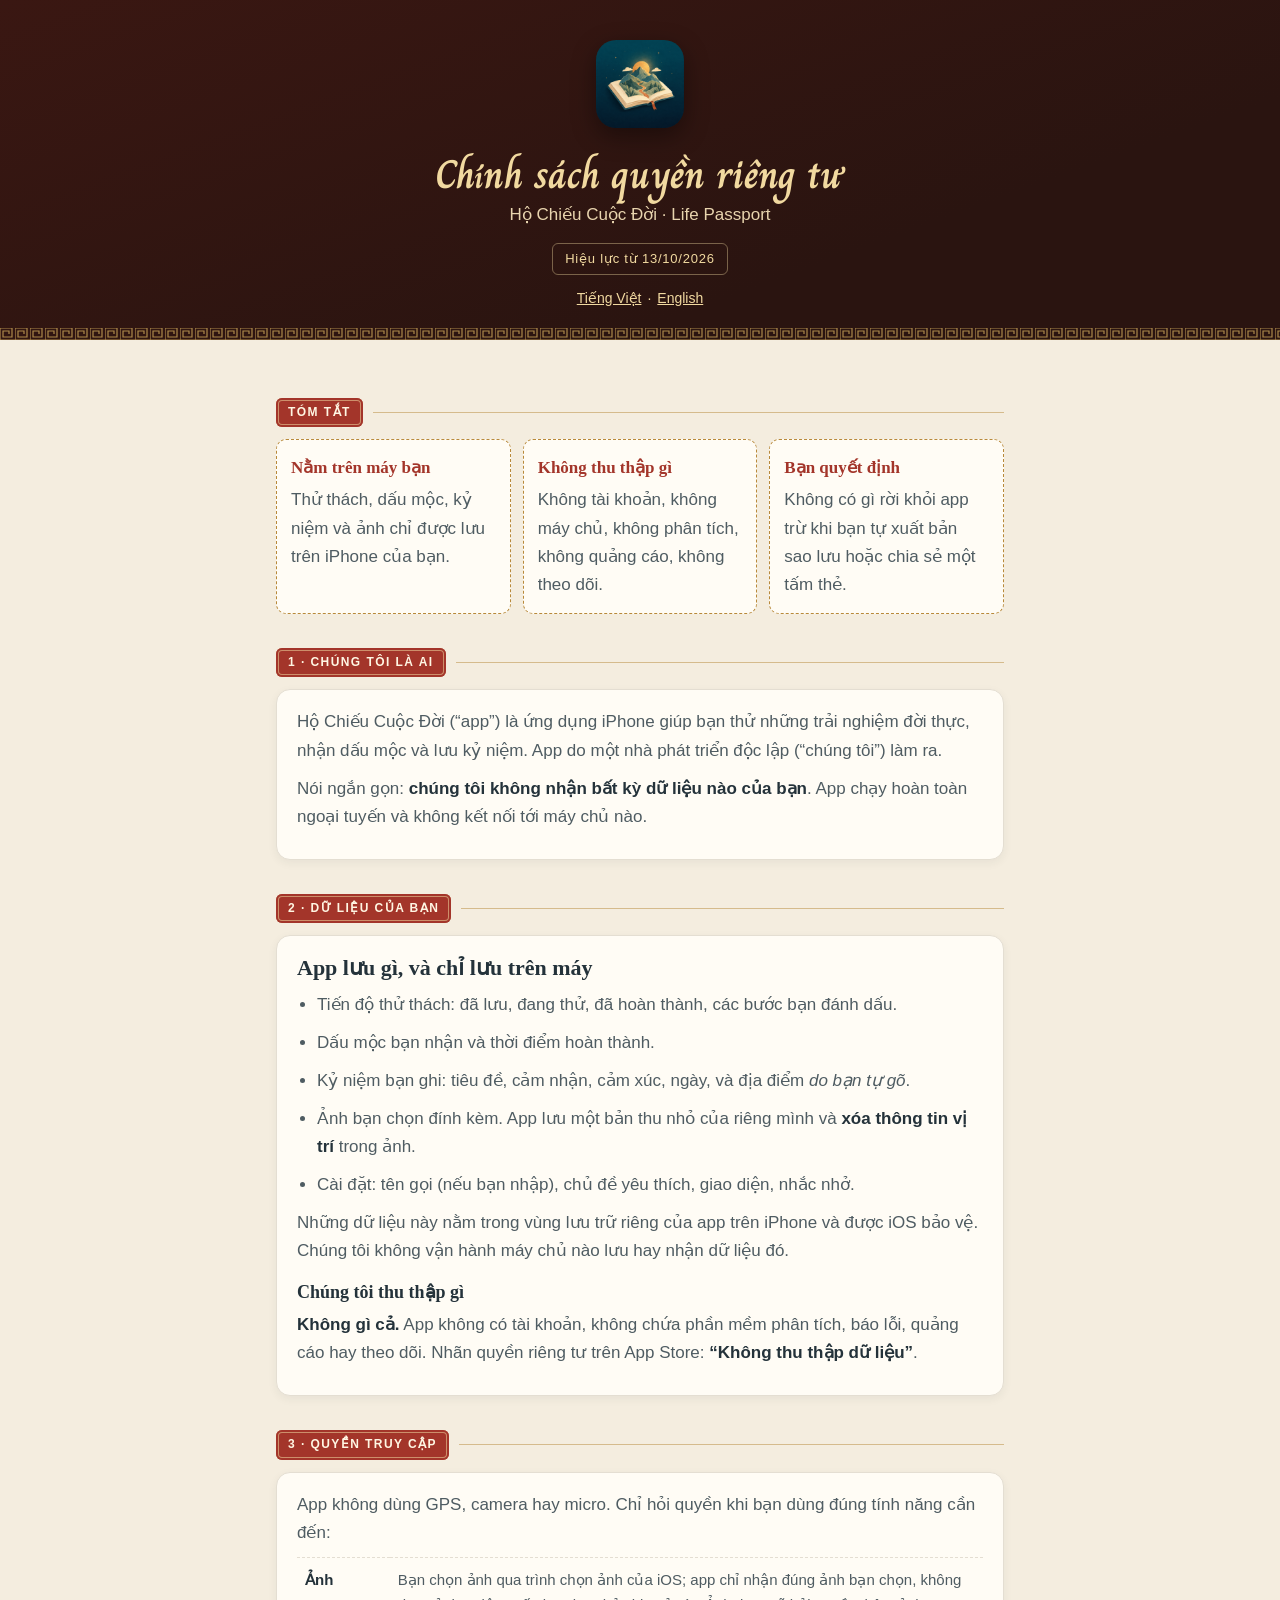
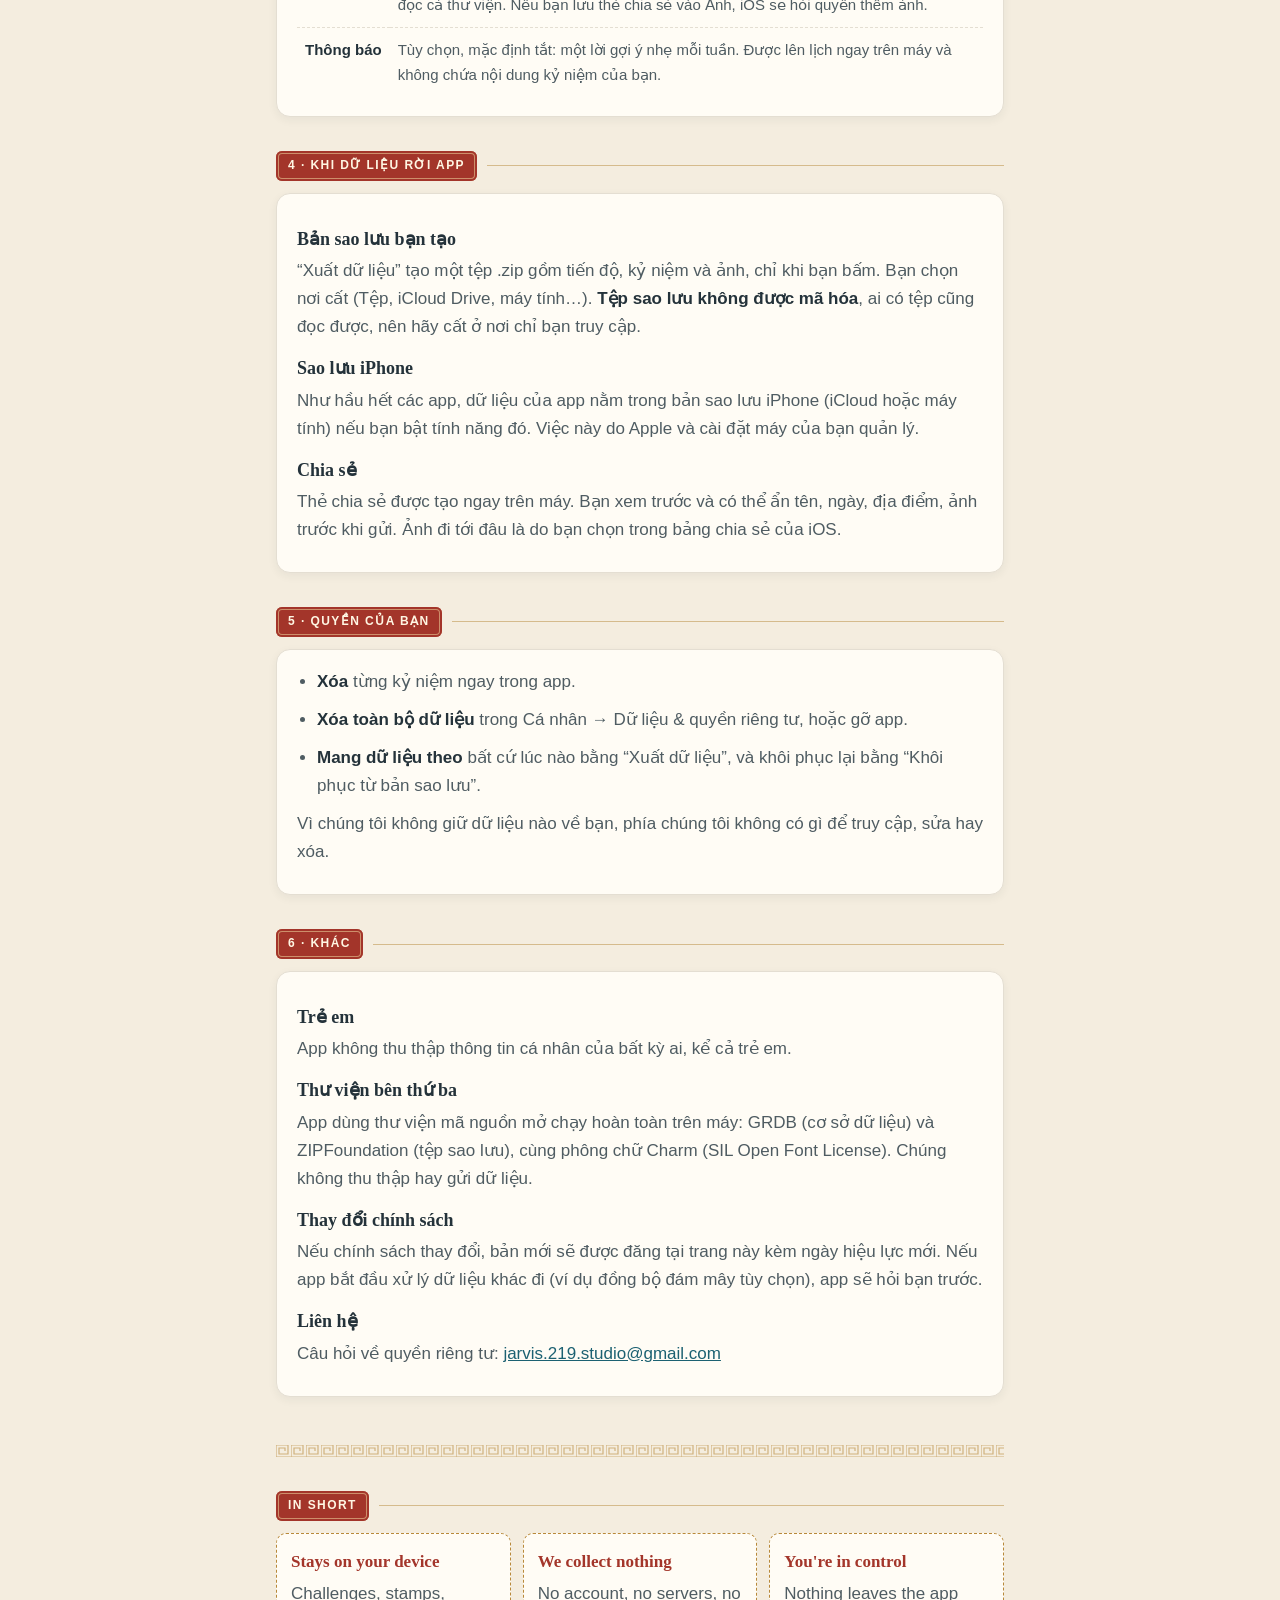
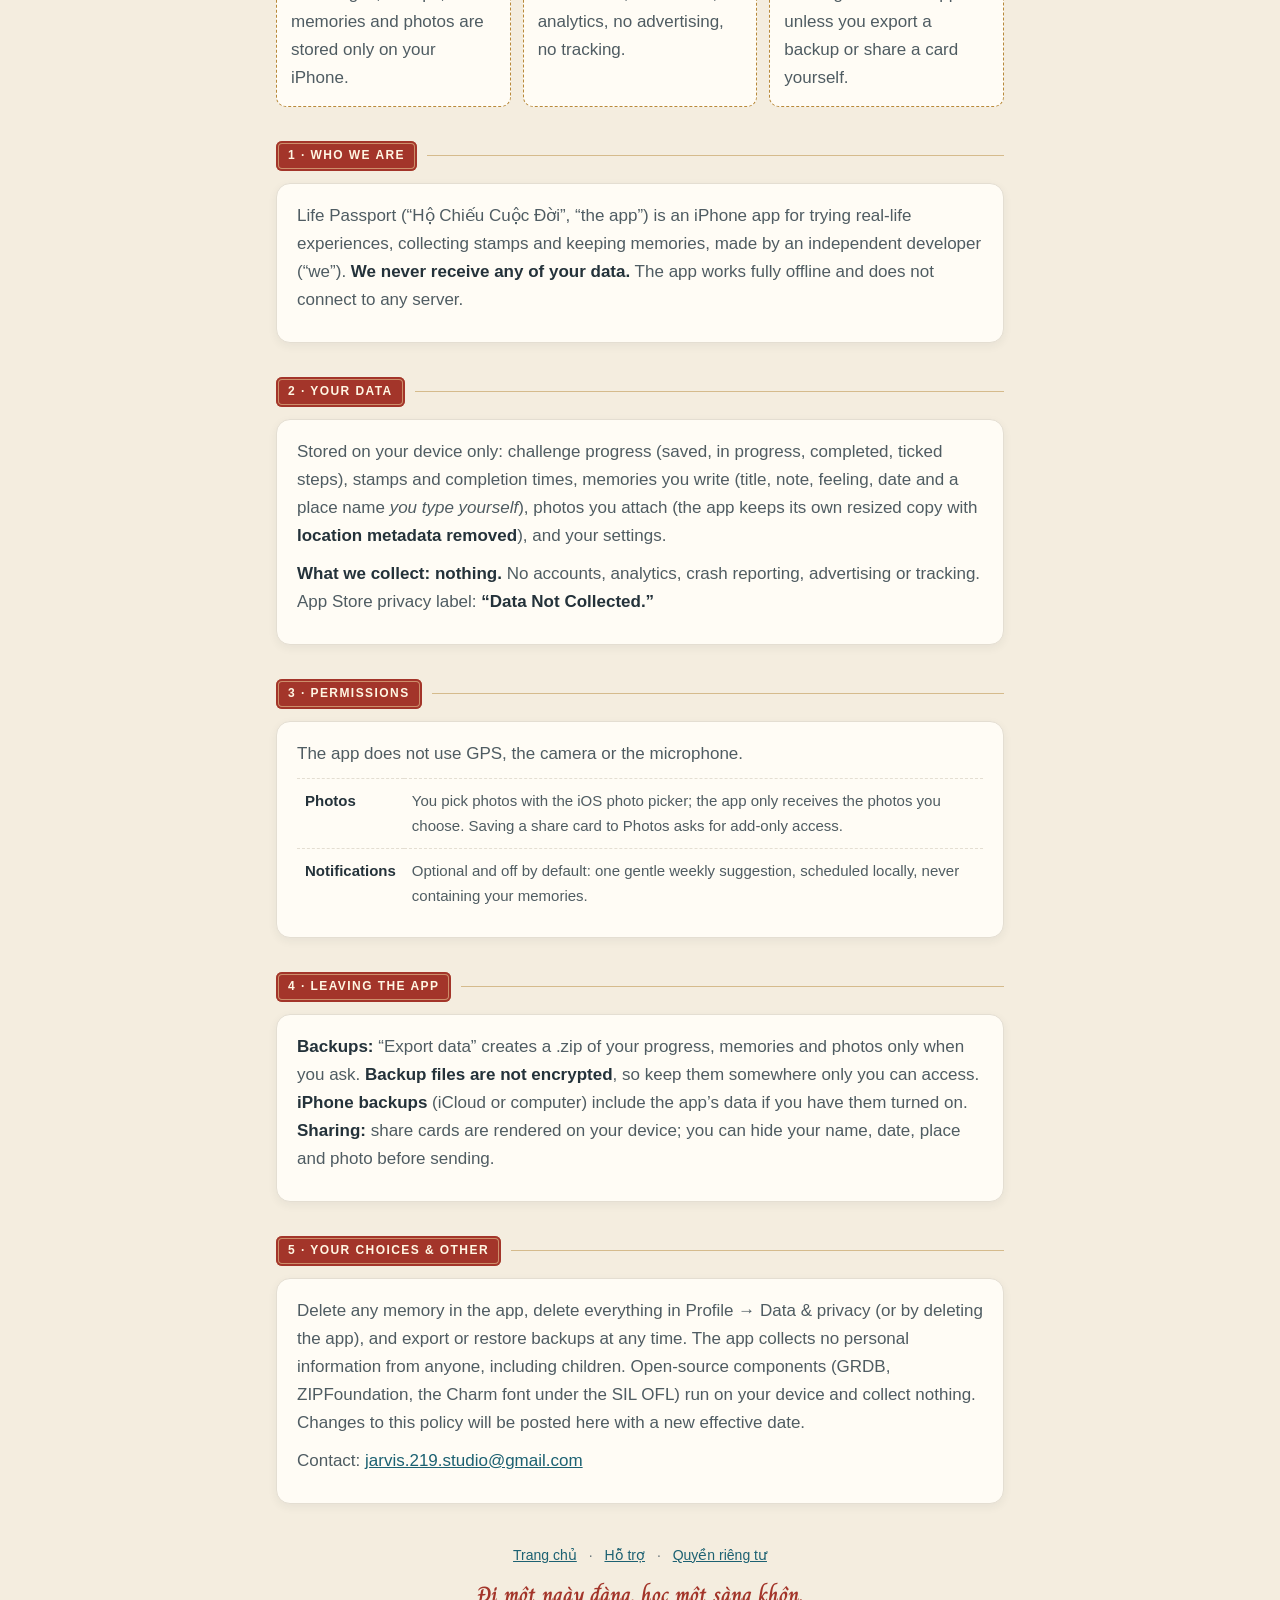
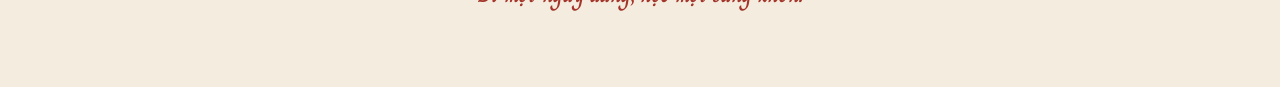
==== privacy/index.html @ 9b8b3be5 "Add landing, privacy policy and support pages" ====
<!doctype html>
<html lang="vi">
<head>
<meta charset="utf-8">
<meta name="viewport" content="width=device-width, initial-scale=1">
<title>Chính sách quyền riêng tư — Hộ Chiếu Cuộc Đời</title>
<meta name="description" content="Hộ Chiếu Cuộc Đời không thu thập dữ liệu. Mọi thử thách, dấu mộc, kỷ niệm và ảnh chỉ nằm trên iPhone của bạn.">
<link rel="icon" href="../icon.png">
<link rel="stylesheet" href="../style.css">
</head>
<body>
<header class="hero">
  <img src="../icon.png" alt="">
  <h1>Chính sách quyền riêng tư</h1>
  <p>Hộ Chiếu Cuộc Đời · Life Passport</p>
  <div class="date">Hiệu lực từ 13/10/2026</div>
  <div class="lang"><a href="#vi">Tiếng Việt</a>·<a href="#en">English</a></div>
</header>

<main class="wrap">
  <section id="vi" lang="vi">
  <div class="sign"><span>Tóm tắt</span></div>
  <div class="summary">
    <div class="seal"><b>Nằm trên máy bạn</b>Thử thách, dấu mộc, kỷ niệm và ảnh chỉ được lưu trên iPhone của bạn.</div>
    <div class="seal"><b>Không thu thập gì</b>Không tài khoản, không máy chủ, không phân tích, không quảng cáo, không theo dõi.</div>
    <div class="seal"><b>Bạn quyết định</b>Không có gì rời khỏi app trừ khi bạn tự xuất bản sao lưu hoặc chia sẻ một tấm thẻ.</div>
  </div>

  <div class="sign"><span>1 · Chúng tôi là ai</span></div>
  <div class="card">
    <p>Hộ Chiếu Cuộc Đời (“app”) là ứng dụng iPhone giúp bạn thử những trải nghiệm đời thực, nhận dấu mộc và lưu kỷ niệm. App do một nhà phát triển độc lập (“chúng tôi”) làm ra.</p>
    <p>Nói ngắn gọn: <strong>chúng tôi không nhận bất kỳ dữ liệu nào của bạn</strong>. App chạy hoàn toàn ngoại tuyến và không kết nối tới máy chủ nào.</p>
  </div>

  <div class="sign"><span>2 · Dữ liệu của bạn</span></div>
  <div class="card">
    <h2>App lưu gì, và chỉ lưu trên máy</h2>
    <ul>
      <li>Tiến độ thử thách: đã lưu, đang thử, đã hoàn thành, các bước bạn đánh dấu.</li>
      <li>Dấu mộc bạn nhận và thời điểm hoàn thành.</li>
      <li>Kỷ niệm bạn ghi: tiêu đề, cảm nhận, cảm xúc, ngày, và địa điểm <em>do bạn tự gõ</em>.</li>
      <li>Ảnh bạn chọn đính kèm. App lưu một bản thu nhỏ của riêng mình và <strong>xóa thông tin vị trí</strong> trong ảnh.</li>
      <li>Cài đặt: tên gọi (nếu bạn nhập), chủ đề yêu thích, giao diện, nhắc nhở.</li>
    </ul>
    <p>Những dữ liệu này nằm trong vùng lưu trữ riêng của app trên iPhone và được iOS bảo vệ. Chúng tôi không vận hành máy chủ nào lưu hay nhận dữ liệu đó.</p>
    <h3>Chúng tôi thu thập gì</h3>
    <p><strong>Không gì cả.</strong> App không có tài khoản, không chứa phần mềm phân tích, báo lỗi, quảng cáo hay theo dõi. Nhãn quyền riêng tư trên App Store: <strong>“Không thu thập dữ liệu”</strong>.</p>
  </div>

  <div class="sign"><span>3 · Quyền truy cập</span></div>
  <div class="card">
    <p>App không dùng GPS, camera hay micro. Chỉ hỏi quyền khi bạn dùng đúng tính năng cần đến:</p>
    <table>
      <tr><th>Ảnh</th><td>Bạn chọn ảnh qua trình chọn ảnh của iOS; app chỉ nhận đúng ảnh bạn chọn, không đọc cả thư viện. Nếu bạn lưu thẻ chia sẻ vào Ảnh, iOS sẽ hỏi quyền thêm ảnh.</td></tr>
      <tr><th>Thông báo</th><td>Tùy chọn, mặc định tắt: một lời gợi ý nhẹ mỗi tuần. Được lên lịch ngay trên máy và không chứa nội dung kỷ niệm của bạn.</td></tr>
    </table>
  </div>

  <div class="sign"><span>4 · Khi dữ liệu rời app</span></div>
  <div class="card">
    <h3>Bản sao lưu bạn tạo</h3>
    <p>“Xuất dữ liệu” tạo một tệp .zip gồm tiến độ, kỷ niệm và ảnh, chỉ khi bạn bấm. Bạn chọn nơi cất (Tệp, iCloud Drive, máy tính…). <strong>Tệp sao lưu không được mã hóa</strong>, ai có tệp cũng đọc được, nên hãy cất ở nơi chỉ bạn truy cập.</p>
    <h3>Sao lưu iPhone</h3>
    <p>Như hầu hết các app, dữ liệu của app nằm trong bản sao lưu iPhone (iCloud hoặc máy tính) nếu bạn bật tính năng đó. Việc này do Apple và cài đặt máy của bạn quản lý.</p>
    <h3>Chia sẻ</h3>
    <p>Thẻ chia sẻ được tạo ngay trên máy. Bạn xem trước và có thể ẩn tên, ngày, địa điểm, ảnh trước khi gửi. Ảnh đi tới đâu là do bạn chọn trong bảng chia sẻ của iOS.</p>
  </div>

  <div class="sign"><span>5 · Quyền của bạn</span></div>
  <div class="card">
    <ul>
      <li><strong>Xóa</strong> từng kỷ niệm ngay trong app.</li>
      <li><strong>Xóa toàn bộ dữ liệu</strong> trong Cá nhân → Dữ liệu &amp; quyền riêng tư, hoặc gỡ app.</li>
      <li><strong>Mang dữ liệu theo</strong> bất cứ lúc nào bằng “Xuất dữ liệu”, và khôi phục lại bằng “Khôi phục từ bản sao lưu”.</li>
    </ul>
    <p>Vì chúng tôi không giữ dữ liệu nào về bạn, phía chúng tôi không có gì để truy cập, sửa hay xóa.</p>
  </div>

  <div class="sign"><span>6 · Khác</span></div>
  <div class="card">
    <h3>Trẻ em</h3>
    <p>App không thu thập thông tin cá nhân của bất kỳ ai, kể cả trẻ em.</p>
    <h3>Thư viện bên thứ ba</h3>
    <p>App dùng thư viện mã nguồn mở chạy hoàn toàn trên máy: GRDB (cơ sở dữ liệu) và ZIPFoundation (tệp sao lưu), cùng phông chữ Charm (SIL Open Font License). Chúng không thu thập hay gửi dữ liệu.</p>
    <h3>Thay đổi chính sách</h3>
    <p>Nếu chính sách thay đổi, bản mới sẽ được đăng tại trang này kèm ngày hiệu lực mới. Nếu app bắt đầu xử lý dữ liệu khác đi (ví dụ đồng bộ đám mây tùy chọn), app sẽ hỏi bạn trước.</p>
    <h3>Liên hệ</h3>
    <p>Câu hỏi về quyền riêng tư: <a href="mailto:jarvis.219.studio@gmail.com">jarvis.219.studio@gmail.com</a></p>
  </div>
  </section>

  <hr class="lang-split">

  <section id="en" lang="en">
  <div class="sign"><span>In short</span></div>
  <div class="summary">
    <div class="seal"><b>Stays on your device</b>Challenges, stamps, memories and photos are stored only on your iPhone.</div>
    <div class="seal"><b>We collect nothing</b>No account, no servers, no analytics, no advertising, no tracking.</div>
    <div class="seal"><b>You're in control</b>Nothing leaves the app unless you export a backup or share a card yourself.</div>
  </div>

  <div class="sign"><span>1 · Who we are</span></div>
  <div class="card">
    <p>Life Passport (“Hộ Chiếu Cuộc Đời”, “the app”) is an iPhone app for trying real-life experiences, collecting stamps and keeping memories, made by an independent developer (“we”). <strong>We never receive any of your data.</strong> The app works fully offline and does not connect to any server.</p>
  </div>

  <div class="sign"><span>2 · Your data</span></div>
  <div class="card">
    <p>Stored on your device only: challenge progress (saved, in progress, completed, ticked steps), stamps and completion times, memories you write (title, note, feeling, date and a place name <em>you type yourself</em>), photos you attach (the app keeps its own resized copy with <strong>location metadata removed</strong>), and your settings.</p>
    <p><strong>What we collect: nothing.</strong> No accounts, analytics, crash reporting, advertising or tracking. App Store privacy label: <strong>“Data Not Collected.”</strong></p>
  </div>

  <div class="sign"><span>3 · Permissions</span></div>
  <div class="card">
    <p>The app does not use GPS, the camera or the microphone.</p>
    <table>
      <tr><th>Photos</th><td>You pick photos with the iOS photo picker; the app only receives the photos you choose. Saving a share card to Photos asks for add-only access.</td></tr>
      <tr><th>Notifications</th><td>Optional and off by default: one gentle weekly suggestion, scheduled locally, never containing your memories.</td></tr>
    </table>
  </div>

  <div class="sign"><span>4 · Leaving the app</span></div>
  <div class="card">
    <p><strong>Backups:</strong> “Export data” creates a .zip of your progress, memories and photos only when you ask. <strong>Backup files are not encrypted</strong>, so keep them somewhere only you can access. <strong>iPhone backups</strong> (iCloud or computer) include the app’s data if you have them turned on. <strong>Sharing:</strong> share cards are rendered on your device; you can hide your name, date, place and photo before sending.</p>
  </div>

  <div class="sign"><span>5 · Your choices &amp; other</span></div>
  <div class="card">
    <p>Delete any memory in the app, delete everything in Profile → Data &amp; privacy (or by deleting the app), and export or restore backups at any time. The app collects no personal information from anyone, including children. Open-source components (GRDB, ZIPFoundation, the Charm font under the SIL OFL) run on your device and collect nothing. Changes to this policy will be posted here with a new effective date.</p>
    <p>Contact: <a href="mailto:jarvis.219.studio@gmail.com">jarvis.219.studio@gmail.com</a></p>
  </div>
  </section>

  <footer>
    <p><a href="../">Trang chủ</a> · <a href="../support/">Hỗ trợ</a> · <a href="./">Quyền riêng tư</a></p>
    <p class="quote">Đi một ngày đàng, học một sàng khôn.</p>
  </footer>
</main>
</body>
</html>
---- style.css ----
@font-face {
  font-family: "Charm"; font-weight: 700; font-display: swap;
  src: url("Charm-Bold.ttf") format("truetype");
}
:root {
  --bg: #F4EDDF; --paper: #FFFCF5; --edge: #E4DED2; --rule: #B8893A;
  --ink: #24323A; --ink-2: #4F5C62; --muted: #68757A;
  --son: #A3352A; --lam: #1C6172; --gold: #E2B962; --lacquer: #2A1410;
}
@media (prefers-color-scheme: dark) {
  :root:not([data-theme="light"]) {
    --bg: #141B1F; --paper: #1D262B; --edge: #2F3A40; --rule: #E2B962;
    --ink: #F3EEE4; --ink-2: #C5CCCE; --muted: #99A4A8; --son: #E07A68; --lam: #6FB3C2;
  }
}
* { box-sizing: border-box; }
html { -webkit-text-size-adjust: 100%; }
body {
  margin: 0; background: var(--bg); color: var(--ink-2);
  font: 17px/1.65 -apple-system, BlinkMacSystemFont, "Segoe UI", Roboto, sans-serif;
}
.wrap { max-width: 760px; margin: 0 auto; padding: 24px 16px 64px; }

/* Black-red lacquer hero with a gold hồi văn band. */
header.hero {
  background: linear-gradient(160deg, #3A1712, var(--lacquer) 70%);
  color: #F1D9A0; padding: 40px 16px 30px; text-align: center; position: relative;
}
header.hero::after {
  content: ""; position: absolute; left: 0; right: 0; bottom: 0; height: 12px;
  background: url("data:image/svg+xml,%3Csvg xmlns='http://www.w3.org/2000/svg' width='15' height='12' viewBox='0 0 15 12'%3E%3Cpath d='M0 12V0h12v9H3V3h6v3M0 12h15' fill='none' stroke='%23E2B962' stroke-width='1.2'/%3E%3C/svg%3E") repeat-x;
  opacity: .7;
}
header.hero img { width: 88px; height: 88px; border-radius: 20px; box-shadow: 0 8px 24px rgba(0,0,0,.4); }
header.hero h1 { font-family: "Charm", "New York", Georgia, serif; font-size: 40px; line-height: 1.15; margin: 14px 0 4px; color: #F1D9A0; }
header.hero p { margin: 0; color: #E8D4AE; }
.date {
  display: inline-block; margin-top: 14px; padding: 4px 12px; border: 1px solid rgba(241,217,160,.4);
  border-radius: 6px; font-size: 13px; letter-spacing: .06em; color: #F1D9A0;
}
.lang { margin-top: 12px; font-size: 14px; }
.lang a { color: #F1D9A0; margin: 0 6px; }

.sign { display: flex; align-items: center; gap: 10px; margin: 34px 0 12px; }
.sign span {
  background: var(--son); color: #FFF6E3; border-radius: 6px; padding: 5px 12px;
  font-size: 12px; font-weight: 700; letter-spacing: .12em; text-transform: uppercase;
  box-shadow: inset 0 0 0 2px var(--son), inset 0 0 0 3px rgba(241,217,160,.55);
}
.sign::after { content: ""; flex: 1; border-top: 1.5px solid var(--rule); opacity: .5; }

.card {
  background: var(--paper); border: 1px solid var(--edge); border-radius: 14px;
  padding: 18px 20px; box-shadow: 0 3px 10px rgba(36,50,58,.06);
}
.card + .card { margin-top: 12px; }
h2, h3 { font-family: "New York", "Iowan Old Style", Georgia, serif; color: var(--ink); line-height: 1.3; }
h2 { font-size: 22px; margin: 0 0 8px; }
h3 { font-size: 18px; margin: 16px 0 6px; }
p, li { margin: 0 0 10px; }
ul { padding-left: 20px; margin: 0 0 10px; }
strong { color: var(--ink); }
a { color: var(--lam); }
.summary { display: grid; grid-template-columns: repeat(auto-fit, minmax(200px, 1fr)); gap: 12px; }
.seal {
  background: var(--paper); border: 1.5px dashed var(--rule); border-radius: 10px; padding: 14px;
}
.seal b { display: block; color: var(--son); font-family: "New York", Georgia, serif; font-size: 17px; margin-bottom: 4px; }
table { width: 100%; border-collapse: collapse; font-size: 15px; }
th, td { text-align: left; vertical-align: top; padding: 10px 8px; border-top: 1px dashed var(--edge); }
th { color: var(--ink); font-weight: 600; white-space: nowrap; }
.muted { color: var(--muted); font-size: 14px; }
hr.lang-split { border: 0; height: 12px; margin: 48px 0 0; opacity: .6;
  background: url("data:image/svg+xml,%3Csvg xmlns='http://www.w3.org/2000/svg' width='15' height='12' viewBox='0 0 15 12'%3E%3Cpath d='M0 12V0h12v9H3V3h6v3M0 12h15' fill='none' stroke='%23B8893A' stroke-width='1.2'/%3E%3C/svg%3E") repeat-x; }
footer { margin-top: 40px; text-align: center; color: var(--muted); font-size: 14px; }
footer a { margin: 0 8px; }
.quote { font-family: "Charm", Georgia, serif; font-size: 22px; color: var(--son); }
@media (max-width: 520px) { th { white-space: normal; } header.hero h1 { font-size: 34px; } }
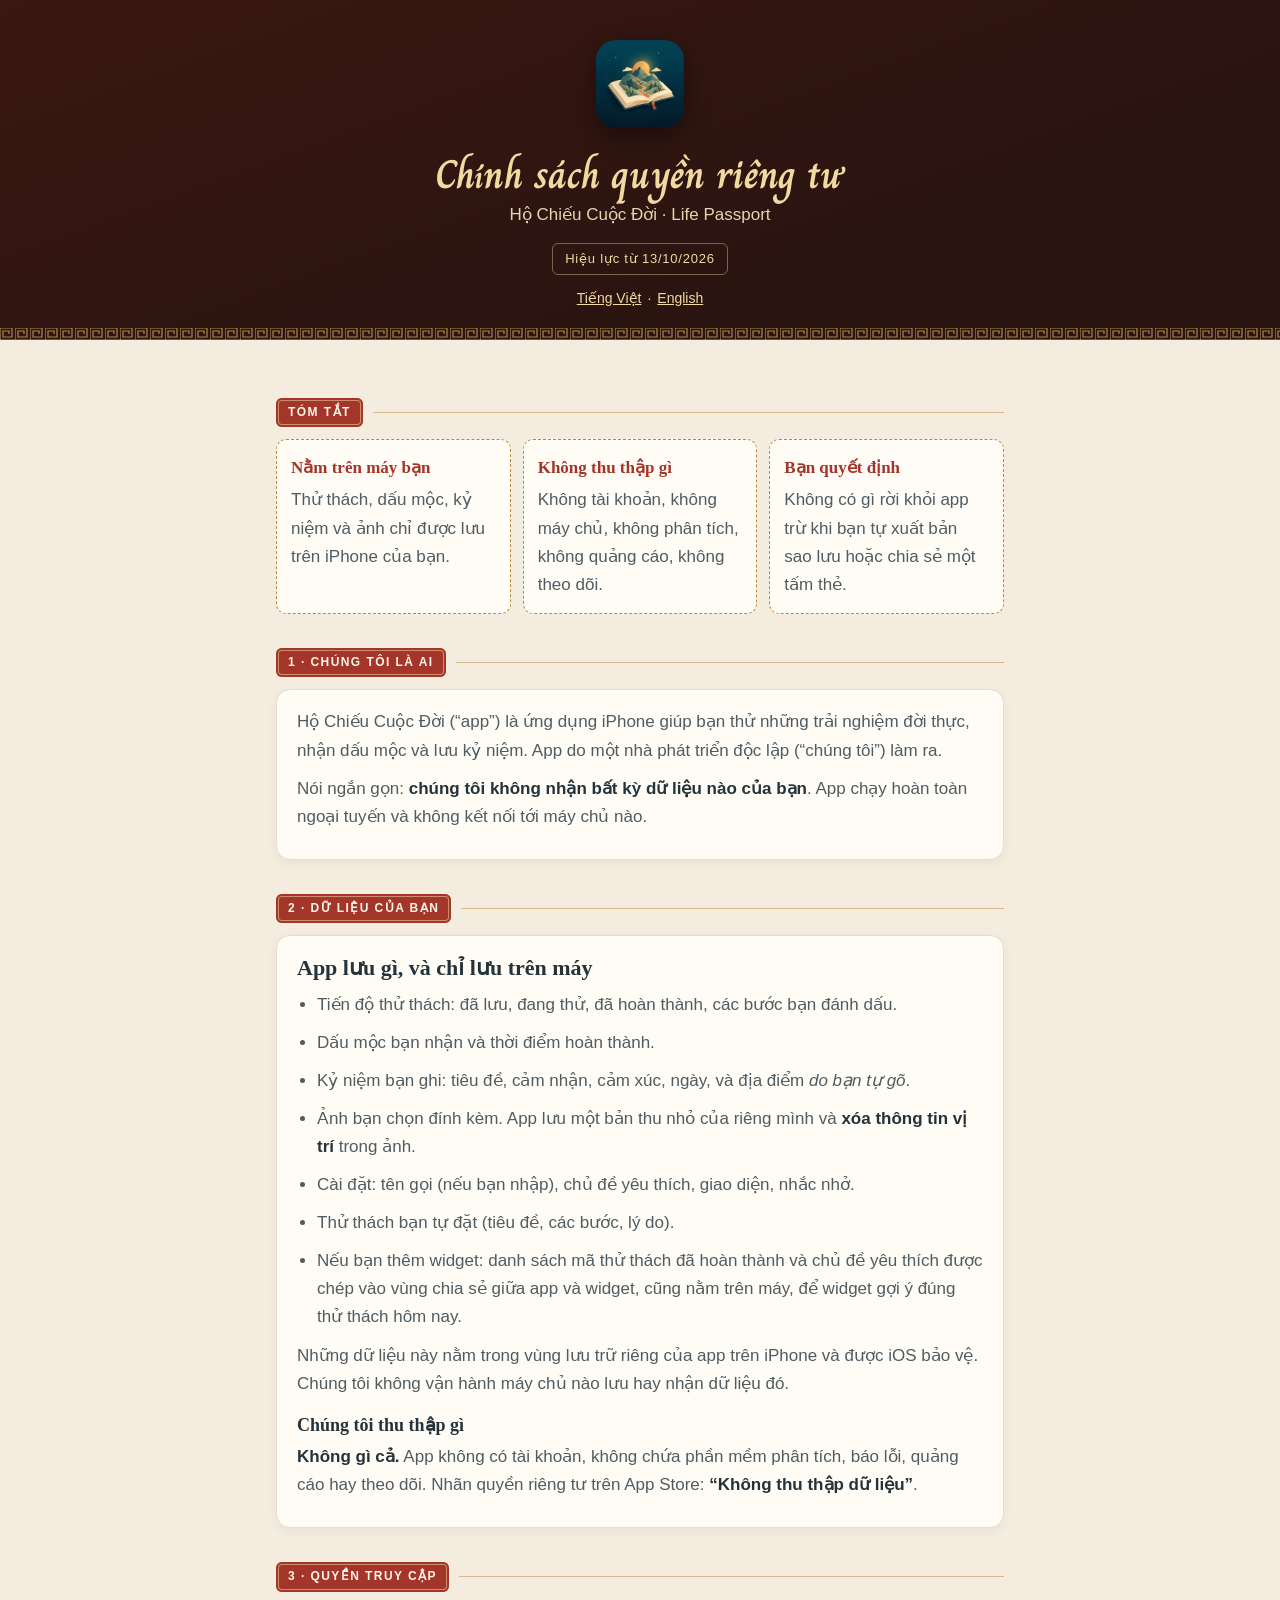
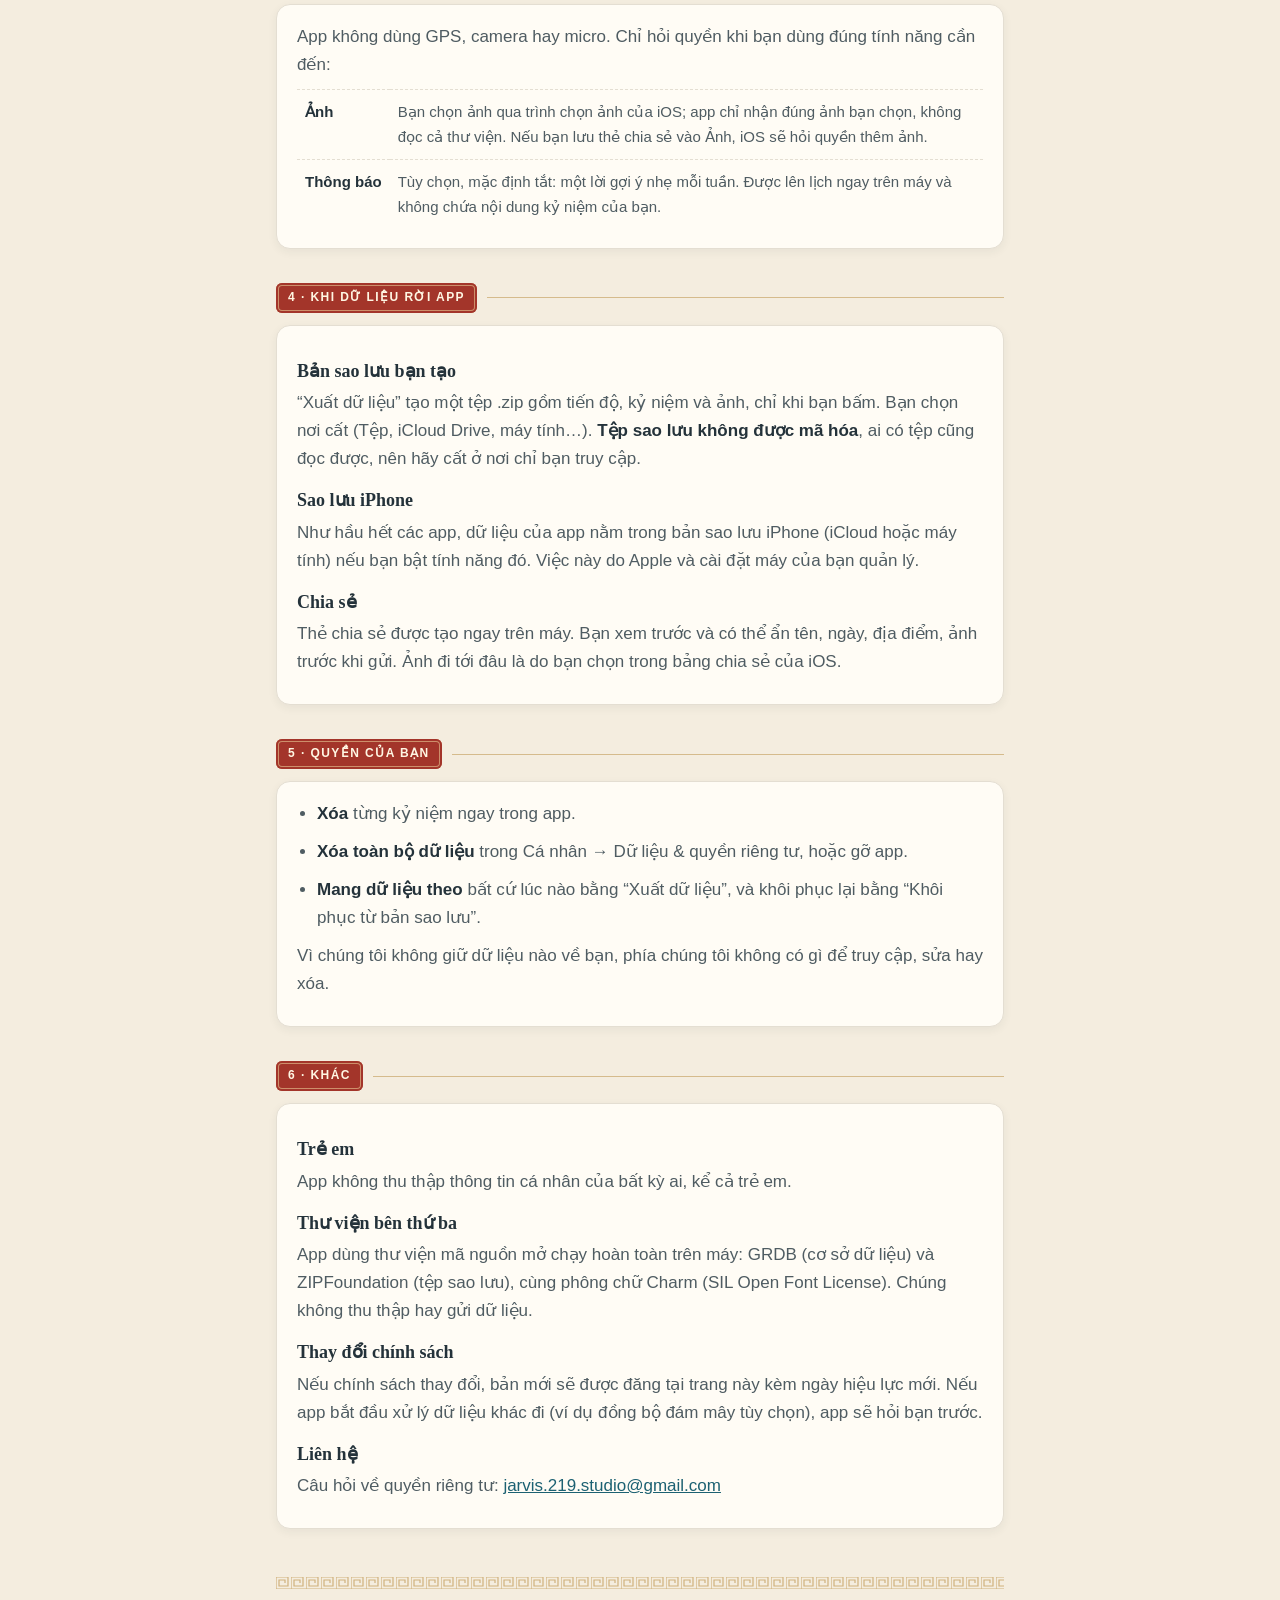
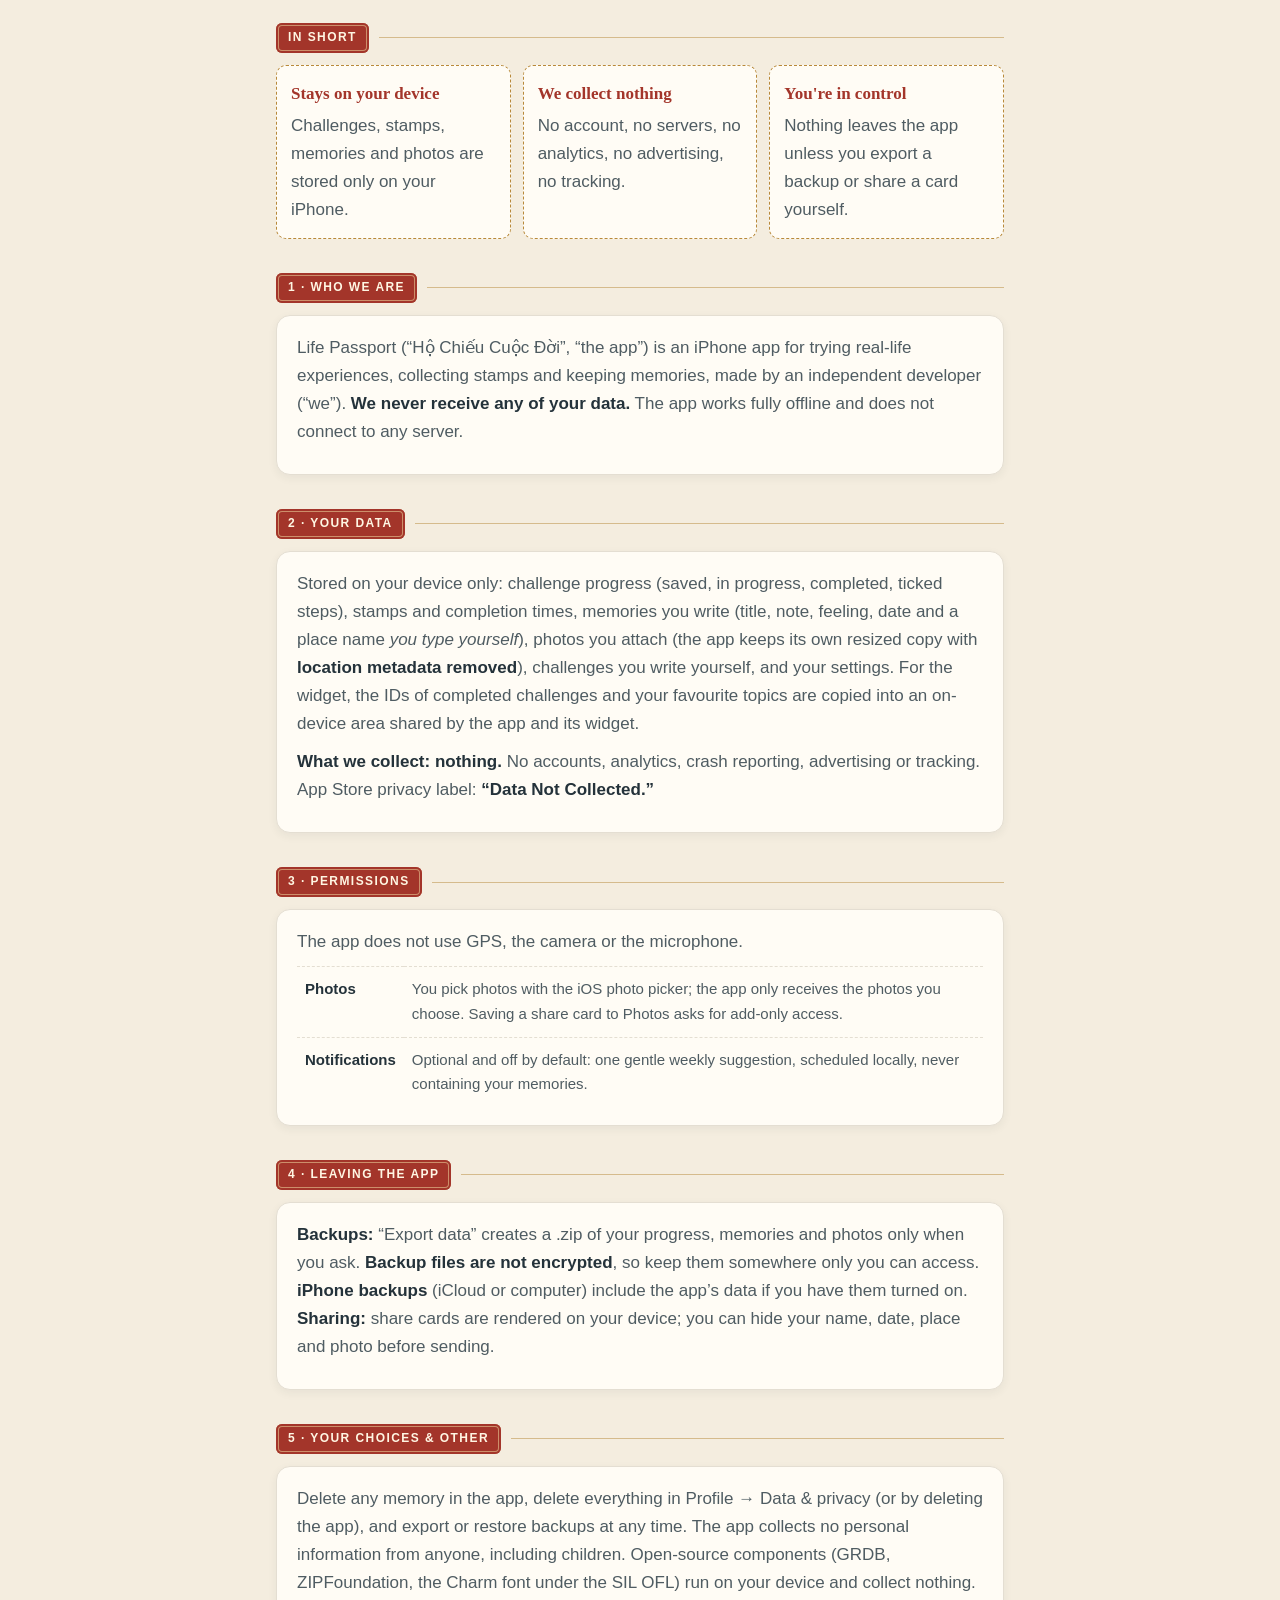
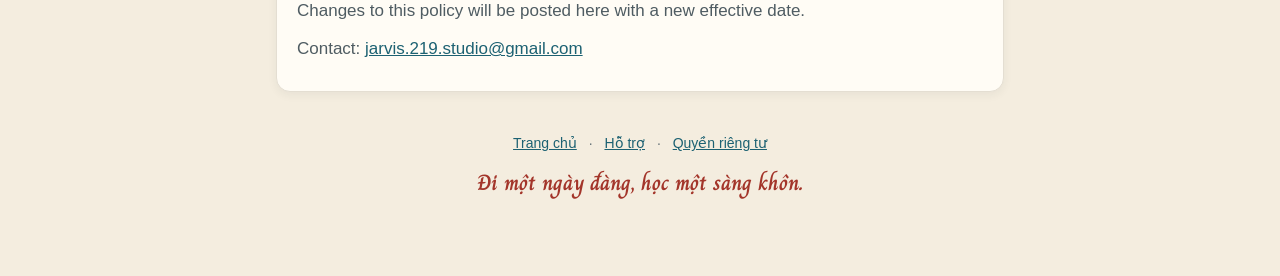
==== commit 2cd6d1fe: "Mention seasonal challenges, custom challenges and the widget" ====
--- a/privacy/index.html
+++ b/privacy/index.html
@@ -41,6 +41,8 @@
       <li>Kỷ niệm bạn ghi: tiêu đề, cảm nhận, cảm xúc, ngày, và địa điểm <em>do bạn tự gõ</em>.</li>
       <li>Ảnh bạn chọn đính kèm. App lưu một bản thu nhỏ của riêng mình và <strong>xóa thông tin vị trí</strong> trong ảnh.</li>
       <li>Cài đặt: tên gọi (nếu bạn nhập), chủ đề yêu thích, giao diện, nhắc nhở.</li>
+      <li>Thử thách bạn tự đặt (tiêu đề, các bước, lý do).</li>
+      <li>Nếu bạn thêm widget: danh sách mã thử thách đã hoàn thành và chủ đề yêu thích được chép vào vùng chia sẻ giữa app và widget, cũng nằm trên máy, để widget gợi ý đúng thử thách hôm nay.</li>
     </ul>
     <p>Những dữ liệu này nằm trong vùng lưu trữ riêng của app trên iPhone và được iOS bảo vệ. Chúng tôi không vận hành máy chủ nào lưu hay nhận dữ liệu đó.</p>
     <h3>Chúng tôi thu thập gì</h3>
@@ -106,7 +108,7 @@
 
   <div class="sign"><span>2 · Your data</span></div>
   <div class="card">
-    <p>Stored on your device only: challenge progress (saved, in progress, completed, ticked steps), stamps and completion times, memories you write (title, note, feeling, date and a place name <em>you type yourself</em>), photos you attach (the app keeps its own resized copy with <strong>location metadata removed</strong>), and your settings.</p>
+    <p>Stored on your device only: challenge progress (saved, in progress, completed, ticked steps), stamps and completion times, memories you write (title, note, feeling, date and a place name <em>you type yourself</em>), photos you attach (the app keeps its own resized copy with <strong>location metadata removed</strong>), challenges you write yourself, and your settings. For the widget, the IDs of completed challenges and your favourite topics are copied into an on-device area shared by the app and its widget.</p>
     <p><strong>What we collect: nothing.</strong> No accounts, analytics, crash reporting, advertising or tracking. App Store privacy label: <strong>“Data Not Collected.”</strong></p>
   </div>
 
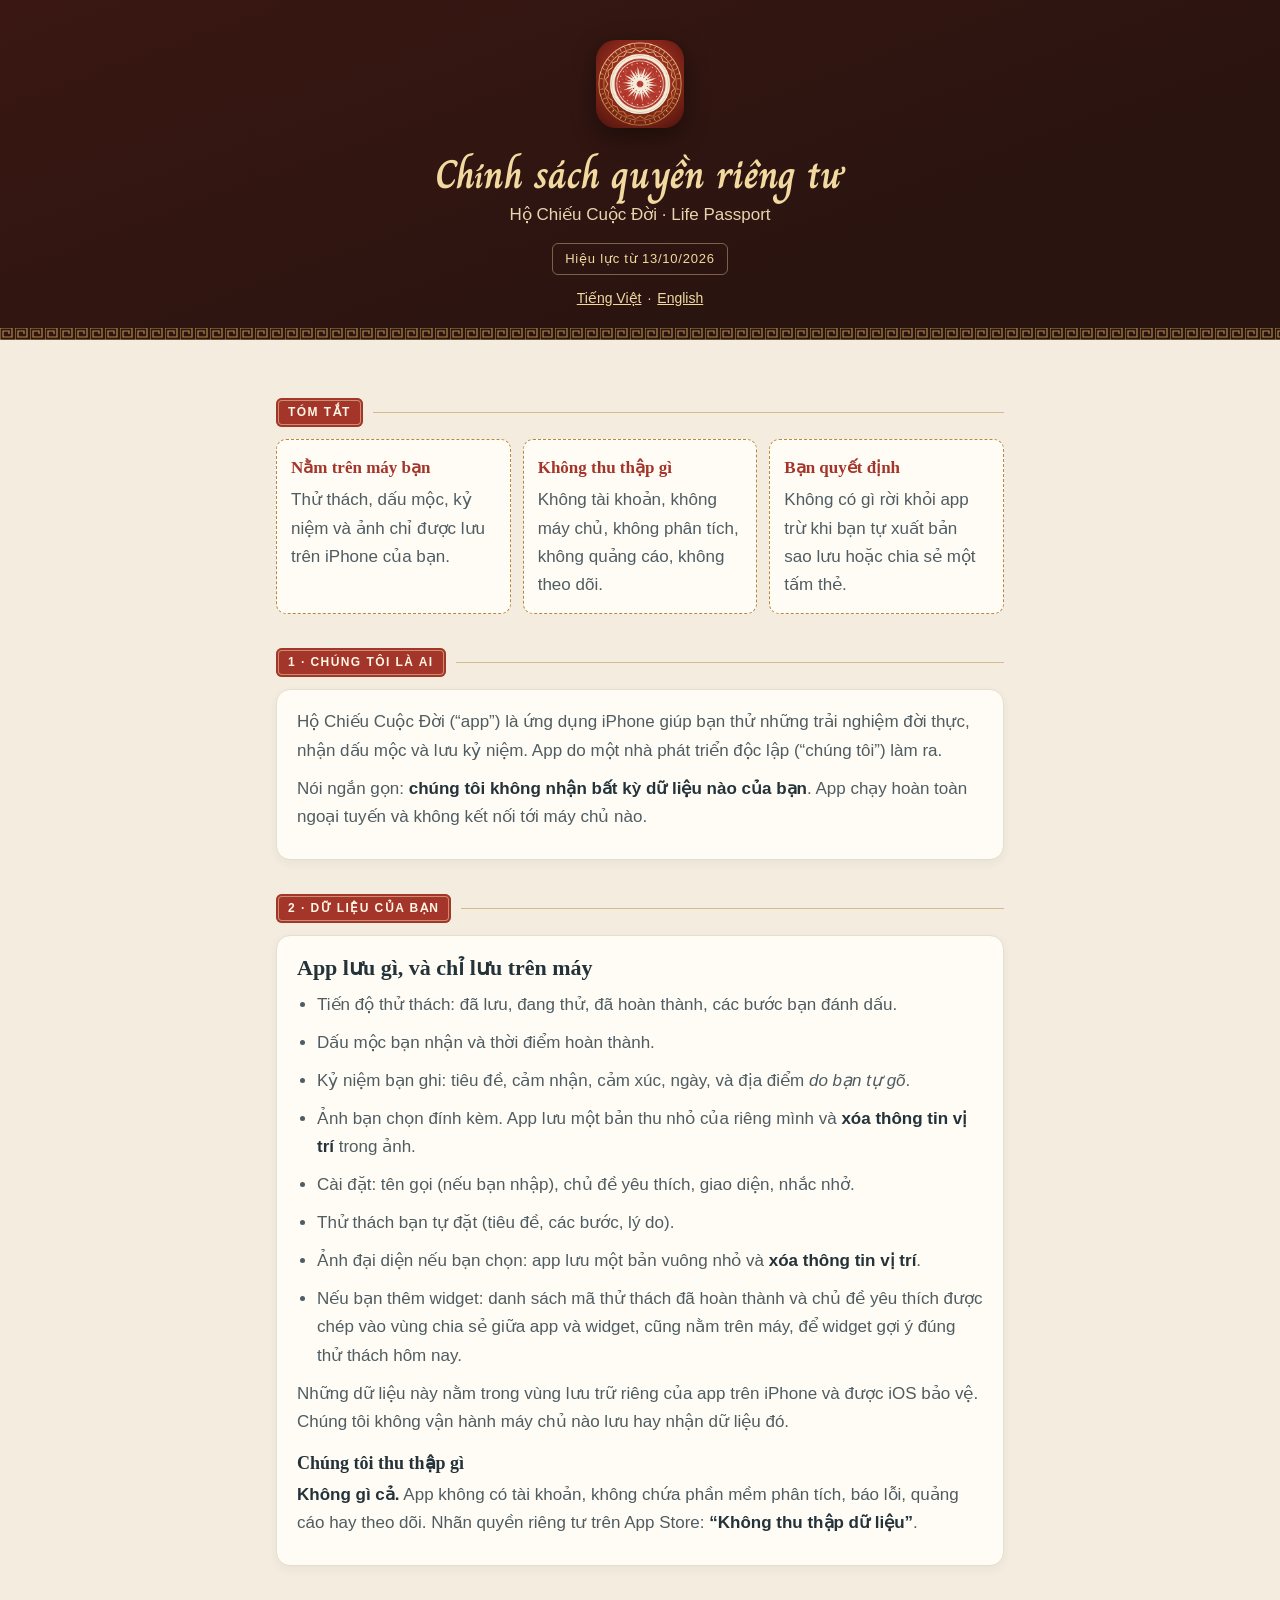
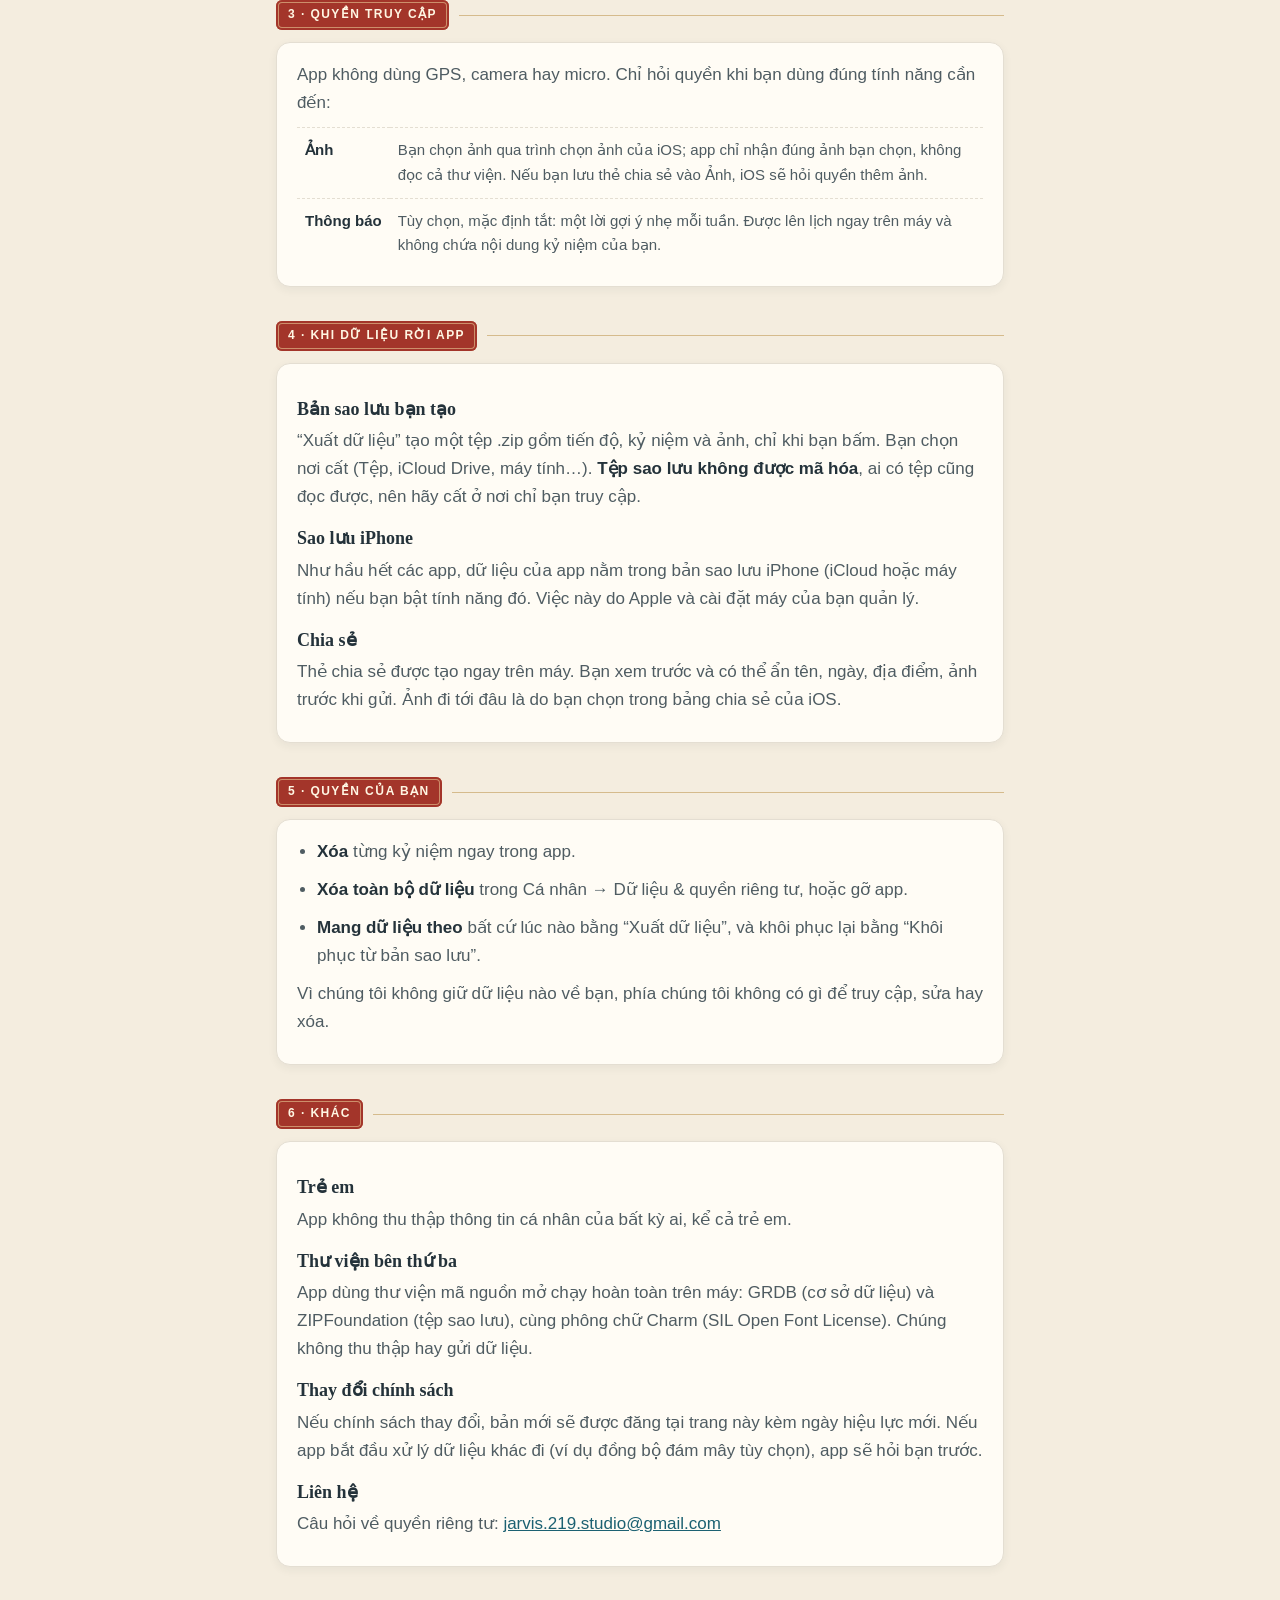
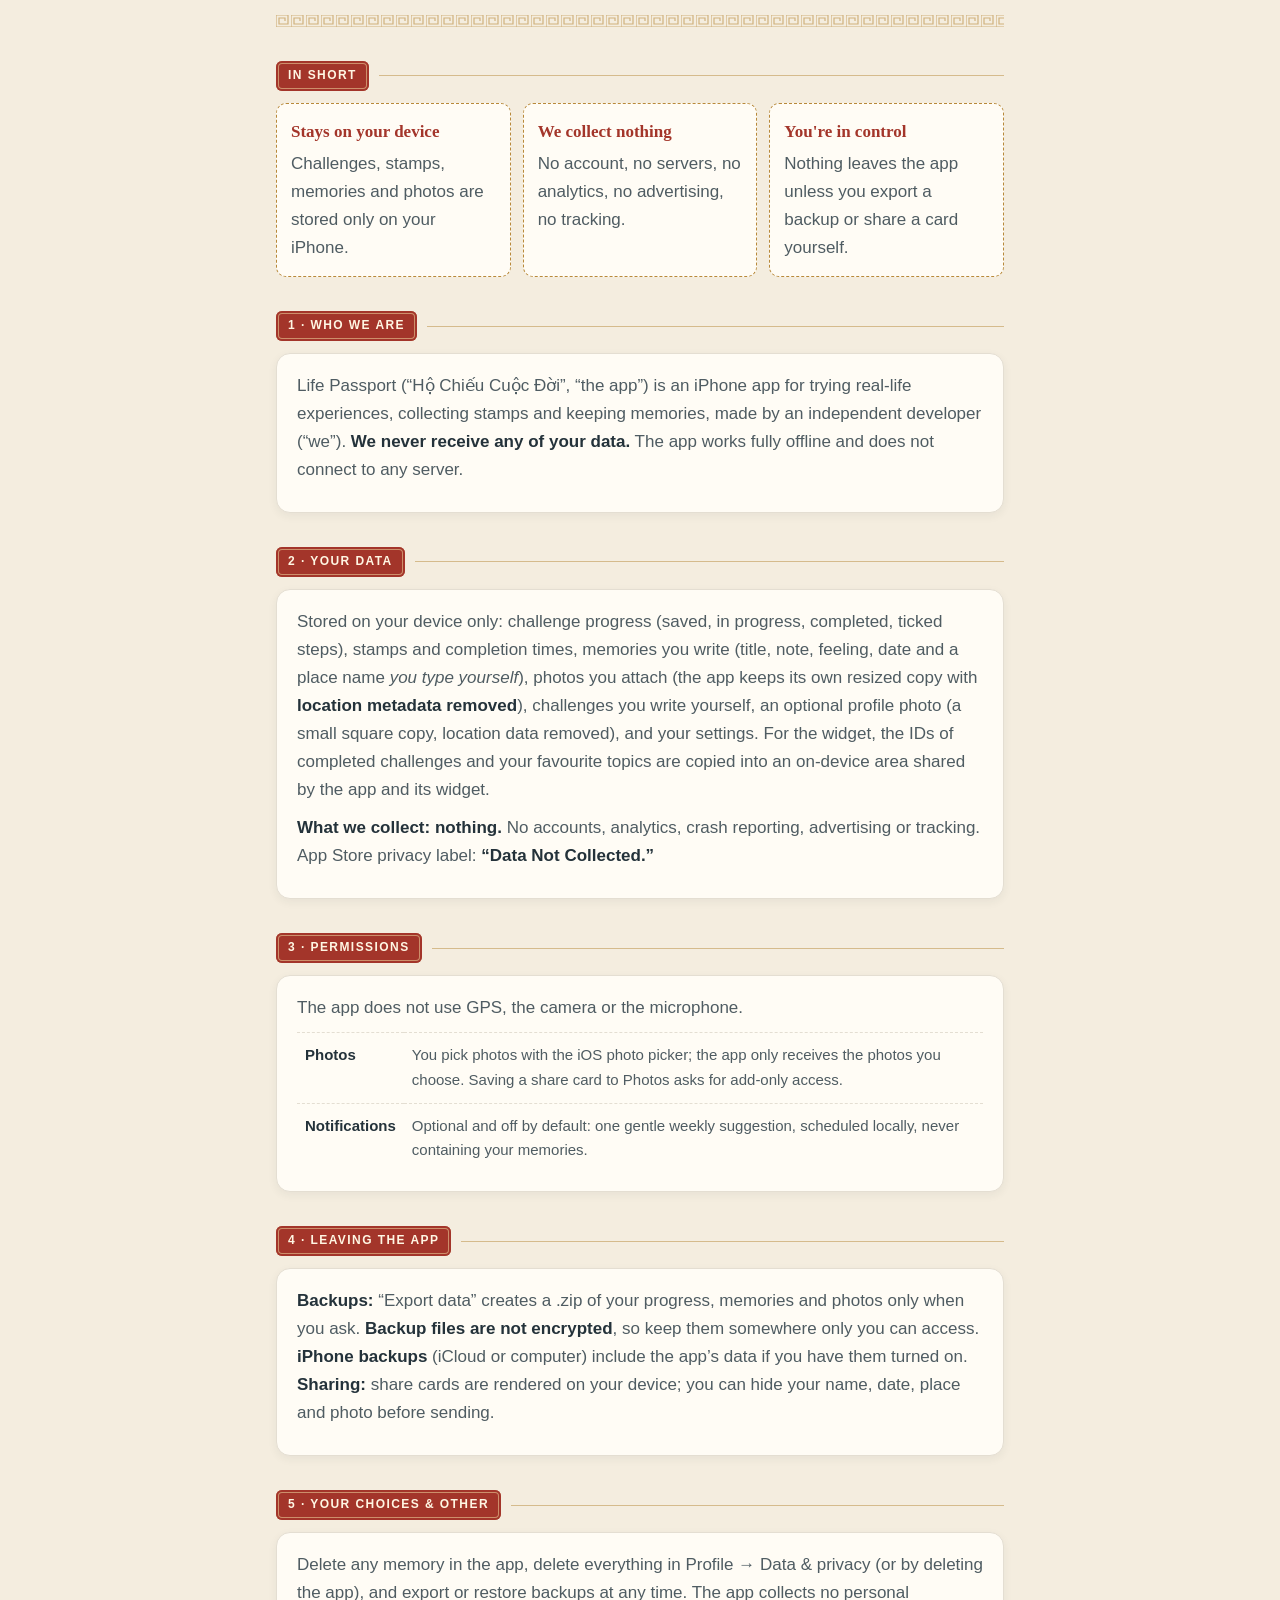
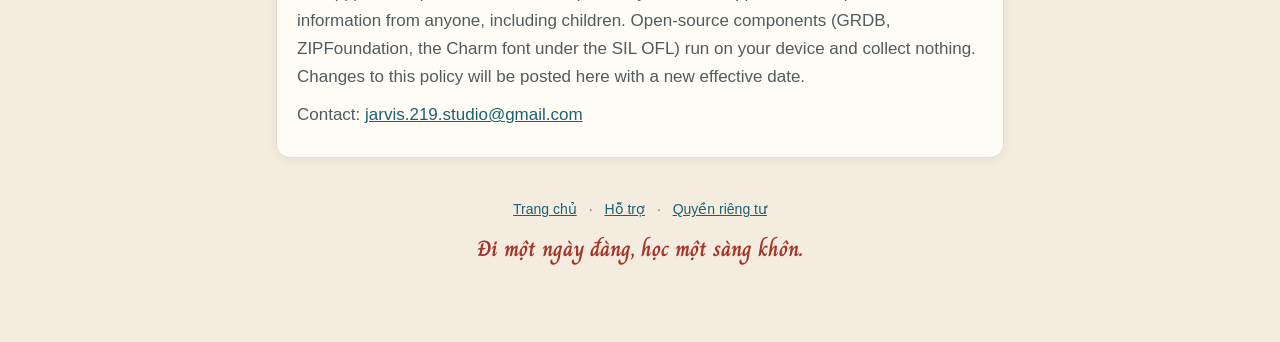
==== commit b26d6c9a: "New app icon; mention the optional profile photo in the privacy policy" ====
--- a/privacy/index.html
+++ b/privacy/index.html
@@ -42,6 +42,7 @@
       <li>Ảnh bạn chọn đính kèm. App lưu một bản thu nhỏ của riêng mình và <strong>xóa thông tin vị trí</strong> trong ảnh.</li>
       <li>Cài đặt: tên gọi (nếu bạn nhập), chủ đề yêu thích, giao diện, nhắc nhở.</li>
       <li>Thử thách bạn tự đặt (tiêu đề, các bước, lý do).</li>
+      <li>Ảnh đại diện nếu bạn chọn: app lưu một bản vuông nhỏ và <strong>xóa thông tin vị trí</strong>.</li>
       <li>Nếu bạn thêm widget: danh sách mã thử thách đã hoàn thành và chủ đề yêu thích được chép vào vùng chia sẻ giữa app và widget, cũng nằm trên máy, để widget gợi ý đúng thử thách hôm nay.</li>
     </ul>
     <p>Những dữ liệu này nằm trong vùng lưu trữ riêng của app trên iPhone và được iOS bảo vệ. Chúng tôi không vận hành máy chủ nào lưu hay nhận dữ liệu đó.</p>
@@ -108,7 +109,7 @@
 
   <div class="sign"><span>2 · Your data</span></div>
   <div class="card">
-    <p>Stored on your device only: challenge progress (saved, in progress, completed, ticked steps), stamps and completion times, memories you write (title, note, feeling, date and a place name <em>you type yourself</em>), photos you attach (the app keeps its own resized copy with <strong>location metadata removed</strong>), challenges you write yourself, and your settings. For the widget, the IDs of completed challenges and your favourite topics are copied into an on-device area shared by the app and its widget.</p>
+    <p>Stored on your device only: challenge progress (saved, in progress, completed, ticked steps), stamps and completion times, memories you write (title, note, feeling, date and a place name <em>you type yourself</em>), photos you attach (the app keeps its own resized copy with <strong>location metadata removed</strong>), challenges you write yourself, an optional profile photo (a small square copy, location data removed), and your settings. For the widget, the IDs of completed challenges and your favourite topics are copied into an on-device area shared by the app and its widget.</p>
     <p><strong>What we collect: nothing.</strong> No accounts, analytics, crash reporting, advertising or tracking. App Store privacy label: <strong>“Data Not Collected.”</strong></p>
   </div>
 
